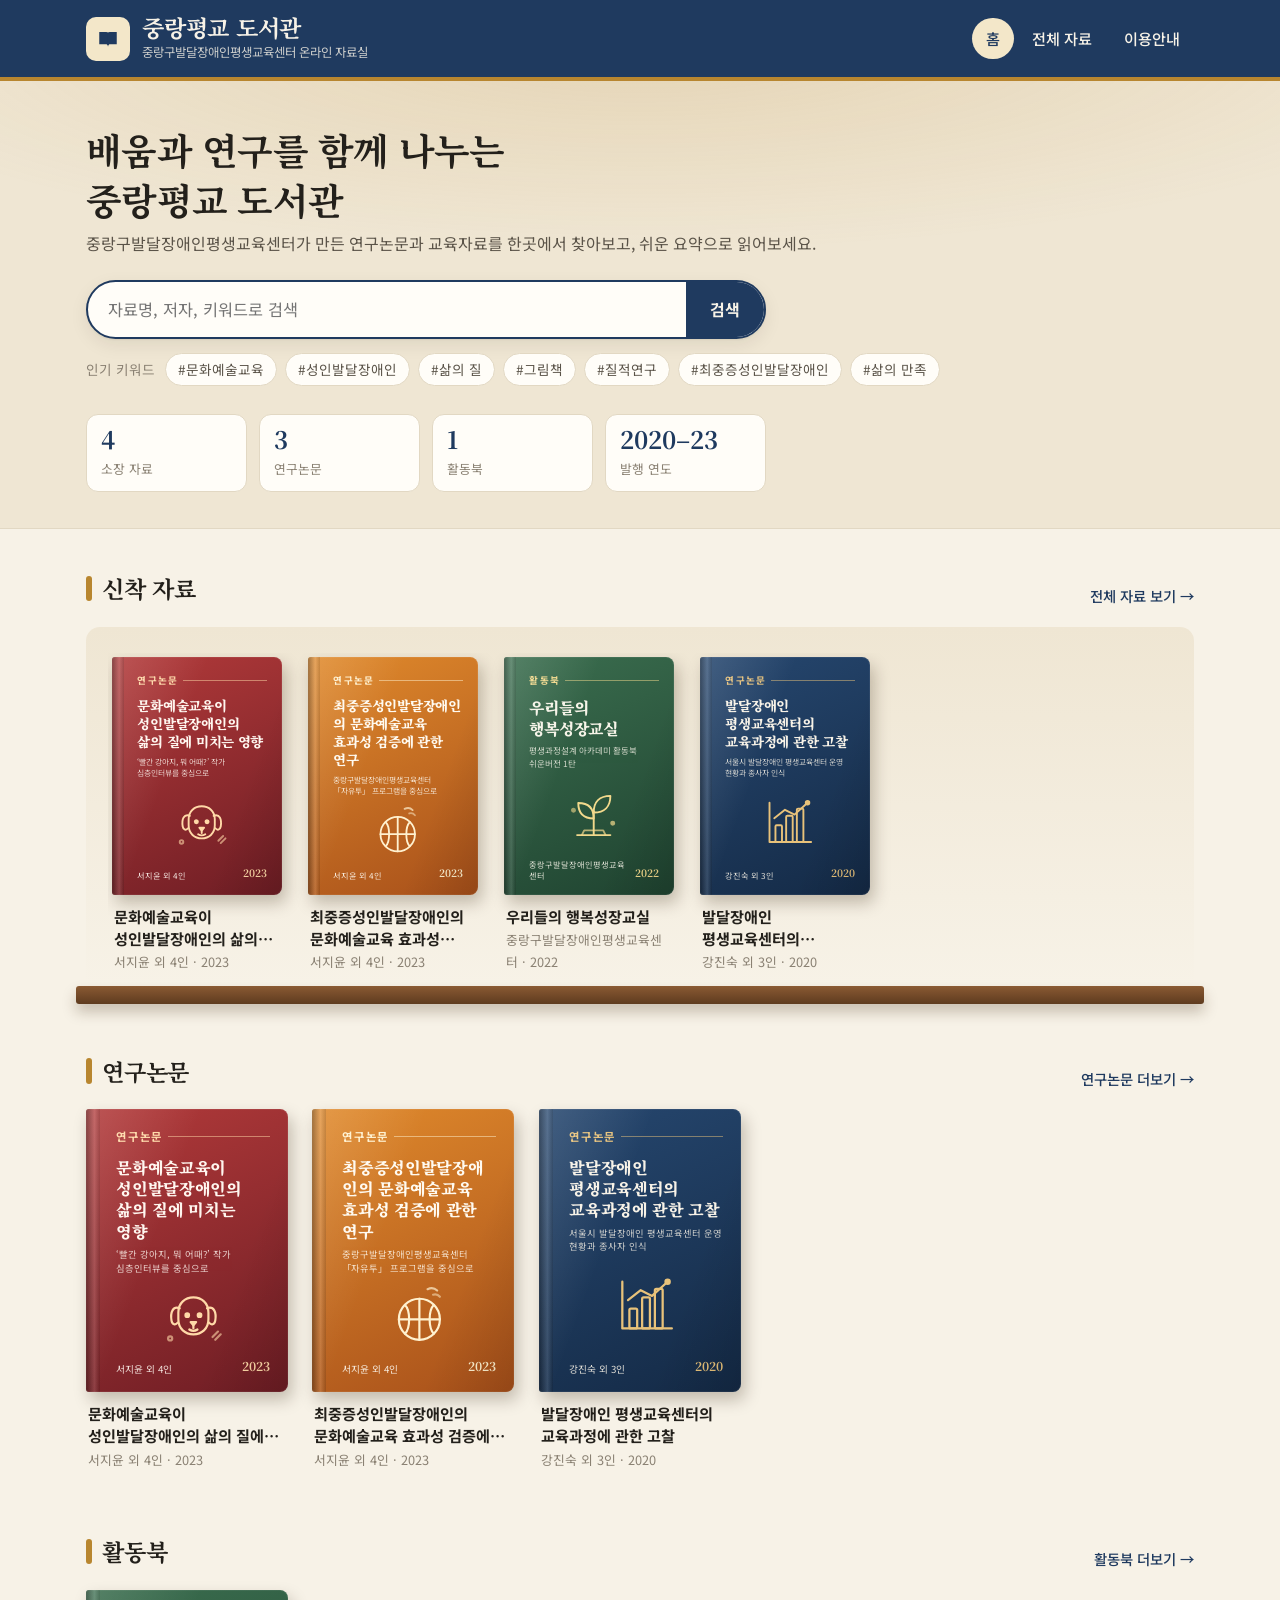
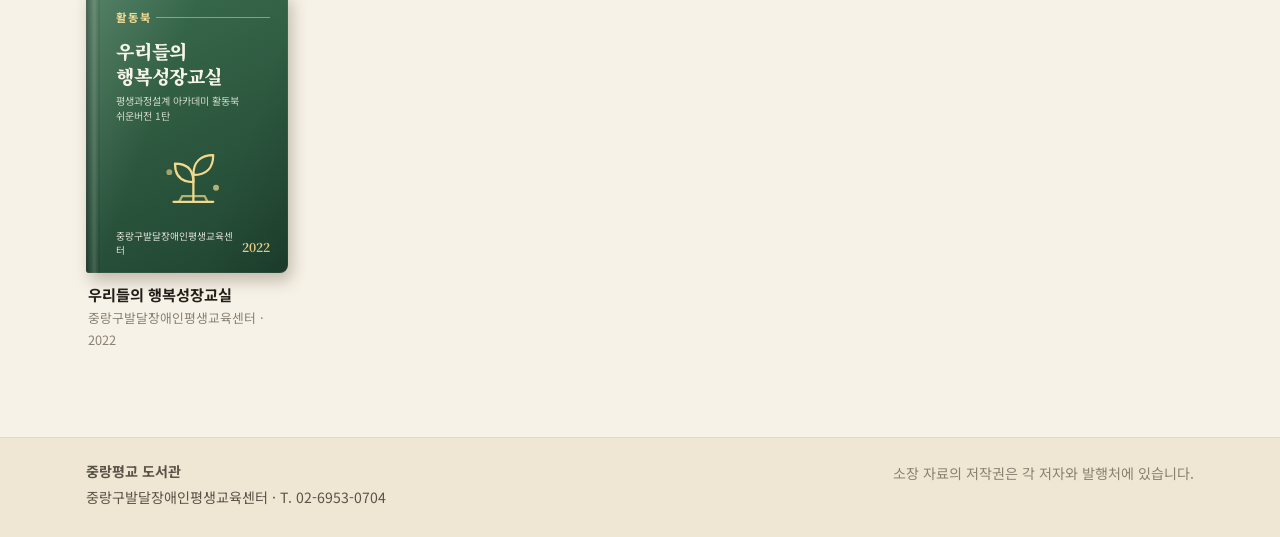
==== index.html @ 165fbcb2 "중랑평교 도서관 온라인 자료실 구축 - 소장 자료 4종(연구논문 3, 활동북 1) 표지 디자인과 요약본 상세 페이지 - 검색·키워드·유형별 서가, 원문 내려받기 - 새 자료 추가 " ====
<!doctype html>
<html lang="ko">
<head>
  <meta charset="utf-8">
  <meta name="viewport" content="width=device-width, initial-scale=1">
  <title>중랑평교 도서관</title>
  <meta name="description" content="중랑구발달장애인평생교육센터의 연구논문·활동북·교육자료를 모아 보는 온라인 도서관">
  <link rel="icon" href="data:image/svg+xml,%3Csvg xmlns='http://www.w3.org/2000/svg' viewBox='0 0 32 32'%3E%3Crect width='32' height='32' rx='7' fill='%231f3a5f'/%3E%3Cpath d='M8 9h7a2 2 0 0 1 2 2v12a2 2 0 0 0-2-2H8zM24 9h-7v14a2 2 0 0 1 2-2h5z' fill='%23f3e7c9'/%3E%3C/svg%3E">
  <link rel="preconnect" href="https://fonts.googleapis.com">
  <link rel="preconnect" href="https://fonts.gstatic.com" crossorigin>
  <link href="https://fonts.googleapis.com/css2?family=Noto+Sans+KR:wght@400;500;700;900&family=Noto+Serif+KR:wght@500;700;900&display=swap" rel="stylesheet">
  <link rel="stylesheet" href="assets/style.css">
</head>
<body>
  <a class="skip" href="#main">본문 바로가기</a>

  <header class="masthead">
    <div class="wrap masthead__inner">
      <a class="brand" href="#/" aria-label="중랑평교 도서관 홈">
        <span class="brand__mark" aria-hidden="true">
          <svg viewBox="0 0 32 32"><path d="M6 8h8a3 3 0 0 1 3 3v14a3 3 0 0 0-3-3H6z"/><path d="M26 8h-8a3 3 0 0 0-3 3v14a3 3 0 0 1 3-3h8z"/></svg>
        </span>
        <span class="brand__text">
          <strong>중랑평교 도서관</strong>
          <small>중랑구발달장애인평생교육센터 온라인 자료실</small>
        </span>
      </a>
      <nav class="topnav" aria-label="주 메뉴">
        <a href="#/" data-nav="home">홈</a>
        <a href="#/list" data-nav="list">전체 자료</a>
        <a href="#/about" data-nav="about">이용안내</a>
      </nav>
    </div>
  </header>

  <main id="main" tabindex="-1"></main>

  <footer class="footer">
    <div class="wrap footer__inner">
      <div>
        <strong>중랑평교 도서관</strong>
        <p>중랑구발달장애인평생교육센터 · T. 02-6953-0704</p>
      </div>
      <p class="footer__note">소장 자료의 저작권은 각 저자와 발행처에 있습니다.</p>
    </div>
  </footer>

  <script src="data/catalog.js"></script>
  <script src="assets/app.js"></script>
</body>
</html>
---- assets/style.css ----
/* ============ 중랑평교 도서관 ============ */
:root {
  --paper: #f7f2e7;
  --paper-2: #efe6d3;
  --card: #fffdf8;
  --ink: #23201b;
  --ink-2: #5a5348;
  --ink-3: #8a8173;
  --line: #e2d8c3;
  --navy: #1f3a5f;
  --navy-2: #2c5282;
  --gold: #b8862f;
  --gold-soft: #f3e7c9;
  --wood: #8a5a33;
  --wood-dark: #5e3b1f;
  --focus: #2c6fd6;
  --shadow: 0 1px 2px rgba(40, 30, 10, .06), 0 6px 18px rgba(40, 30, 10, .08);
  --radius: 14px;
  --serif: "Noto Serif KR", "Nanum Myeongjo", serif;
  --sans: "Noto Sans KR", "Apple SD Gothic Neo", "Malgun Gothic", system-ui, sans-serif;
  color-scheme: light;
}
@media (prefers-color-scheme: dark) {
  :root:not([data-theme="light"]) {
    --paper: #17150f; --paper-2: #211e17; --card: #221f18;
    --ink: #f1ebdd; --ink-2: #c9c0ae; --ink-3: #978e7e; --line: #3a352a;
    --navy: #9cc0ee; --navy-2: #b9d3f5; --gold: #e0b45e; --gold-soft: #3a3020;
    --wood: #6e4628; --wood-dark: #4a2d16; --focus: #7fb0ff;
    --shadow: 0 1px 2px rgba(0,0,0,.4), 0 8px 22px rgba(0,0,0,.35);
    color-scheme: dark;
  }
}
:root[data-theme="dark"] {
  --paper: #17150f; --paper-2: #211e17; --card: #221f18;
  --ink: #f1ebdd; --ink-2: #c9c0ae; --ink-3: #978e7e; --line: #3a352a;
  --navy: #9cc0ee; --navy-2: #b9d3f5; --gold: #e0b45e; --gold-soft: #3a3020;
  --wood: #6e4628; --wood-dark: #4a2d16; --focus: #7fb0ff;
  --shadow: 0 1px 2px rgba(0,0,0,.4), 0 8px 22px rgba(0,0,0,.35);
  color-scheme: dark;
}

* { box-sizing: border-box; }
html { -webkit-text-size-adjust: 100%; }
body {
  margin: 0; background: var(--paper); color: var(--ink);
  font-family: var(--sans); font-size: 16px; line-height: 1.7;
  word-break: keep-all; overflow-wrap: anywhere;
}
a { color: inherit; }
img, svg { display: block; }
:focus-visible { outline: 3px solid var(--focus); outline-offset: 2px; border-radius: 6px; }
.wrap { max-width: 1140px; margin: 0 auto; padding: 0 16px; }
.skip { position: absolute; left: -999px; top: 8px; background: var(--card); padding: 8px 12px; z-index: 10; }
.skip:focus { left: 8px; }
main, main:focus, main:focus-visible { outline: none; min-height: 60vh; }

/* ---------- masthead ---------- */
.masthead { background: #1f3a5f; color: #f7f2e7; border-bottom: 4px solid #b8862f; }
.masthead__inner { display: flex; align-items: center; justify-content: space-between; gap: 16px; padding-top: 14px; padding-bottom: 14px; flex-wrap: wrap; }
.brand { display: flex; align-items: center; gap: 12px; text-decoration: none; }
.brand__mark { width: 44px; height: 44px; border-radius: 10px; background: #f3e7c9; display: grid; place-items: center; flex: none; }
.brand__mark svg { width: 28px; height: 28px; fill: #1f3a5f; }
.brand__text strong { display: block; font-family: var(--serif); font-size: 1.45rem; letter-spacing: -.01em; line-height: 1.2; }
.brand__text small { display: block; font-size: .78rem; opacity: .8; }
.topnav { display: flex; gap: 4px; }
.topnav a { text-decoration: none; padding: 8px 14px; border-radius: 999px; font-weight: 500; font-size: .95rem; }
.topnav a:hover { background: rgba(255,255,255,.1); }
.topnav a[aria-current="page"] { background: #f3e7c9; color: #1f3a5f; }

/* ---------- hero ---------- */
.hero { background:
  radial-gradient(1200px 300px at 50% -40px, rgba(184,134,47,.18), transparent 70%), var(--paper-2);
  border-bottom: 1px solid var(--line); padding: 44px 0 36px; }
.hero h1 { font-family: var(--serif); font-size: clamp(1.6rem, 4vw, 2.3rem); margin: 0 0 6px; line-height: 1.35; letter-spacing: -.02em; }
.hero p.lead { margin: 0 0 22px; color: var(--ink-2); }
.search { display: flex; background: var(--card); border: 2px solid var(--navy); border-radius: 999px; overflow: hidden; max-width: 680px; box-shadow: var(--shadow); }
.search input { flex: 1; min-width: 0; border: 0; background: transparent; padding: 14px 20px; font: inherit; font-size: 1.02rem; color: var(--ink); }
.search input:focus { outline: none; }
.search button { border: 0; background: var(--navy); color: var(--paper); padding: 0 24px; font: inherit; font-weight: 700; cursor: pointer; }
:root[data-theme="dark"] .search button { color: #17150f; }
.chips { display: flex; flex-wrap: wrap; gap: 8px; margin-top: 14px; align-items: center; }
.chips__label { font-size: .85rem; color: var(--ink-3); margin-right: 2px; }
.chip { border: 1px solid var(--line); background: var(--card); color: var(--ink-2); border-radius: 999px; padding: 4px 12px; font: inherit; font-size: .85rem; cursor: pointer; text-decoration: none; }
.chip:hover { border-color: var(--gold); color: var(--ink); }
.stats-row { display: grid; grid-template-columns: repeat(4, minmax(0,1fr)); gap: 12px; margin-top: 28px; max-width: 680px; }
.stat { background: var(--card); border: 1px solid var(--line); border-radius: 12px; padding: 10px 14px; }
.stat b { display: block; font-family: var(--serif); font-size: 1.5rem; color: var(--navy); line-height: 1.2; }
.stat span { font-size: .8rem; color: var(--ink-3); }

/* ---------- sections ---------- */
.section { padding: 40px 0 8px; }
.section__head { display: flex; align-items: end; justify-content: space-between; gap: 12px; margin-bottom: 18px; flex-wrap: wrap; }
.section__head h2 { font-family: var(--serif); font-size: 1.45rem; margin: 0; letter-spacing: -.01em; }
.section__head h2::before { content: ""; display: inline-block; width: 6px; height: 1.1em; background: var(--gold); border-radius: 3px; margin-right: 10px; vertical-align: -3px; }
.more { font-size: .9rem; color: var(--navy); font-weight: 500; text-decoration: none; }
.more:hover { text-decoration: underline; }

/* ---------- bookshelf ---------- */
.shelf { position: relative; padding: 26px 22px 0; background: linear-gradient(var(--paper-2), var(--paper)); border-radius: var(--radius) var(--radius) 0 0; }
.shelf__row { display: flex; gap: 26px; overflow-x: auto; padding: 4px 4px 0; scroll-snap-type: x mandatory; align-items: flex-end; }
.shelf__row::-webkit-scrollbar { height: 8px; }
.shelf__row::-webkit-scrollbar-thumb { background: var(--line); border-radius: 4px; }
.shelf__board { height: 18px; background: linear-gradient(var(--wood), var(--wood-dark)); border-radius: 3px; box-shadow: 0 8px 14px rgba(60,35,10,.25); margin: 0 -10px; position: relative; z-index: 1; }
.shelf .book { flex: 0 0 170px; scroll-snap-align: start; margin-bottom: -1px; }

/* ---------- book (cover link) ---------- */
.book { display: block; text-decoration: none; color: inherit; }
.book__cover { transition: transform .25s ease, box-shadow .25s ease; }
.book:hover .book__cover, .book:focus-visible .book__cover { transform: translateY(-8px) rotate(-1deg); box-shadow: 10px 18px 26px rgba(40,25,5,.32); }
.book__meta { padding: 10px 2px 14px; }
.book__meta h3 { font-size: .95rem; line-height: 1.45; margin: 0 0 2px; display: -webkit-box; -webkit-line-clamp: 2; -webkit-box-orient: vertical; overflow: hidden; }
.book__meta p { margin: 0; font-size: .8rem; color: var(--ink-3); }

/* ---------- COVER ---------- */
.cover {
  --c1: #1f3a5f; --c2: #142843; --fg: #f7f2e7; --ac: #e0b45e;
  position: relative; aspect-ratio: 3 / 4.2; width: 100%;
  background: linear-gradient(155deg, var(--c1), var(--c2));
  color: var(--fg); border-radius: 3px 8px 8px 3px; overflow: hidden;
  box-shadow: 4px 8px 16px rgba(40,25,5,.25), inset 0 0 0 1px rgba(255,255,255,.06);
  container-type: inline-size;
  font-family: var(--sans);
}
.cover::before { /* spine */
  content: ""; position: absolute; inset: 0 auto 0 0; width: 7%;
  background: linear-gradient(90deg, rgba(0,0,0,.35), rgba(255,255,255,.12) 60%, rgba(0,0,0,.15));
}
.cover::after { /* paper sheen */
  content: ""; position: absolute; inset: 0;
  background: linear-gradient(110deg, rgba(255,255,255,.14), transparent 38%, transparent 70%, rgba(0,0,0,.12));
  pointer-events: none;
}
.cover__inner { position: absolute; inset: 0 0 0 7%; padding: 9cqi 9cqi 8cqi 8cqi; display: flex; flex-direction: column; }
.cover__type { font-size: 5.6cqi; letter-spacing: .14em; font-weight: 700; color: var(--ac); display: flex; align-items: center; gap: 2.5cqi; }
.cover__type::after { content: ""; flex: 1; height: 1px; background: currentColor; opacity: .5; }
.cover__title { font-family: var(--serif); font-weight: 900; font-size: 9.4cqi; line-height: 1.32; margin: 5cqi 0 0; letter-spacing: -.02em; }
.cover__sub { font-size: 5cqi; line-height: 1.45; opacity: .82; margin-top: 3cqi; }
.cover__motif { flex: 1; display: grid; place-items: center; min-height: 0; padding: 3cqi 0; }
.cover__motif svg { width: 46%; min-width: 34cqi; height: auto; max-height: 100%; color: var(--ac); }
.cover__foot { display: flex; justify-content: space-between; align-items: end; gap: 3cqi; font-size: 4.8cqi; }
.cover__authors { opacity: .9; line-height: 1.4; }
.cover__year { font-family: var(--serif); font-weight: 700; color: var(--ac); font-size: 6cqi; white-space: nowrap; flex: none; }
.cover--long .cover__title { font-size: 8cqi; }
.cover--long .cover__sub { font-size: 4.6cqi; }
.cover__label { /* library call-number sticker */
  position: absolute; left: 1.2%; bottom: 7cqi; width: 5%; z-index: 2; display: none;
}
.cover--lg { border-radius: 4px 12px 12px 4px; }

/* themes */
.t-navy    { --c1: #26476f; --c2: #142a46; --ac: #e8c27a; --fg: #f7f2e7; }
.t-forest  { --c1: #3b6e4f; --c2: #1f4330; --ac: #f2d98c; --fg: #f6f4e8; }
.t-crimson { --c1: #b23a3a; --c2: #6e1d24; --ac: #ffd9a8; --fg: #fff6ef; }
.t-amber   { --c1: #e08a2c; --c2: #a8501a; --ac: #fff1cf; --fg: #fffaf0; }
.t-plum    { --c1: #6c4a8a; --c2: #3e2753; --ac: #f0cfe8; --fg: #fbf5ff; }
.t-teal    { --c1: #2a8486; --c2: #155052; --ac: #d8f2e6; --fg: #f2fbf8; }
.t-slate   { --c1: #4d5866; --c2: #2b323b; --ac: #f0d8a8; --fg: #f4f3ef; }

/* ---------- list / catalog ---------- */
.toolbar { display: flex; gap: 10px; flex-wrap: wrap; align-items: center; margin-bottom: 20px; }
.tabs { display: flex; gap: 6px; flex-wrap: wrap; }
.tab { border: 1px solid var(--line); background: var(--card); color: var(--ink-2); border-radius: 999px; padding: 7px 16px; font: inherit; font-size: .9rem; cursor: pointer; }
.tab[aria-pressed="true"] { background: var(--navy); border-color: var(--navy); color: var(--paper); font-weight: 700; }
.toolbar .spacer { flex: 1; }
.toolbar select, .toolbar input[type="search"] { font: inherit; font-size: .9rem; padding: 7px 12px; border: 1px solid var(--line); border-radius: 10px; background: var(--card); color: var(--ink); }
.toolbar input[type="search"] { min-width: 200px; }
.grid { display: grid; grid-template-columns: repeat(auto-fill, minmax(170px, 1fr)); gap: 28px 24px; }
.result-count { font-size: .9rem; color: var(--ink-3); margin: -8px 0 18px; }
.empty { padding: 48px 16px; text-align: center; color: var(--ink-3); background: var(--card); border: 1px dashed var(--line); border-radius: var(--radius); }

/* ---------- detail ---------- */
.crumbs { font-size: .85rem; color: var(--ink-3); padding: 20px 0 0; }
.crumbs a { color: var(--ink-2); text-decoration: none; }
.crumbs a:hover { text-decoration: underline; }
.detail { display: grid; grid-template-columns: 300px minmax(0, 1fr); gap: 44px; padding: 22px 0 10px; align-items: start; }
.detail__aside { position: sticky; top: 20px; }
.detail__aside .cover { box-shadow: 10px 16px 30px rgba(40,25,5,.3); }
.callno { margin-top: 14px; display: flex; align-items: center; justify-content: center; gap: 8px; font-size: .85rem; color: var(--ink-2); }
.callno b { font-family: ui-monospace, Menlo, monospace; background: var(--card); border: 1px solid var(--line); padding: 2px 10px; border-radius: 6px; color: var(--ink); }
.btns { display: grid; gap: 8px; margin-top: 16px; }
.btn { display: flex; align-items: center; justify-content: center; gap: 8px; padding: 12px 16px; border-radius: 10px; font-weight: 700; text-decoration: none; border: 1px solid var(--navy); font-size: .95rem; }
.btn--primary { background: var(--navy); color: var(--paper); }
.btn--ghost { background: transparent; color: var(--navy); }
.btn svg { width: 18px; height: 18px; }

.detail__type { display: inline-block; font-size: .8rem; font-weight: 700; letter-spacing: .06em; color: var(--gold); border: 1px solid var(--gold); border-radius: 999px; padding: 1px 10px; }
.detail h1 { font-family: var(--serif); font-size: clamp(1.45rem, 3.2vw, 2rem); line-height: 1.4; margin: 10px 0 4px; letter-spacing: -.02em; }
.detail .subtitle { color: var(--ink-2); font-size: 1.05rem; margin: 0 0 18px; }

.biblio { width: 100%; border-collapse: collapse; background: var(--card); border: 1px solid var(--line); border-radius: 12px; overflow: hidden; font-size: .92rem; }
.biblio th, .biblio td { text-align: left; padding: 9px 14px; border-bottom: 1px solid var(--line); vertical-align: top; }
.biblio tr:last-child th, .biblio tr:last-child td { border-bottom: 0; }
.biblio th { width: 100px; color: var(--ink-3); font-weight: 500; background: var(--paper-2); white-space: nowrap; }
.kw { display: flex; flex-wrap: wrap; gap: 6px; }
.kw a { font-size: .82rem; background: var(--gold-soft); color: var(--ink); text-decoration: none; border-radius: 6px; padding: 1px 8px; }
.kw a:hover { text-decoration: underline; }

.panel { background: var(--card); border: 1px solid var(--line); border-radius: var(--radius); padding: 22px 24px; margin-top: 20px; box-shadow: var(--shadow); }
.panel h2 { font-family: var(--serif); font-size: 1.15rem; margin: 0 0 12px; display: flex; align-items: center; gap: 8px; }
.panel h2 .ico { width: 28px; height: 28px; border-radius: 8px; display: grid; place-items: center; background: var(--gold-soft); color: var(--gold); font-size: .95rem; flex: none; }
.panel p { margin: 0; }
.oneline { font-size: 1.08rem; line-height: 1.8; border-left: 4px solid var(--gold); padding-left: 16px; }

.easy { background: linear-gradient(var(--gold-soft), var(--card)); }
.easy ol { margin: 0; padding: 0; list-style: none; counter-reset: e; display: grid; gap: 10px; }
.easy li { counter-increment: e; display: flex; gap: 12px; align-items: flex-start; font-size: 1.12rem; line-height: 1.6; }
.easy li::before { content: counter(e); flex: none; width: 30px; height: 30px; border-radius: 50%; background: var(--navy); color: var(--paper); font-weight: 700; display: grid; place-items: center; font-size: .95rem; margin-top: 1px; }

.kpis { display: grid; grid-template-columns: repeat(auto-fit, minmax(130px, 1fr)); gap: 10px; }
.kpi { border: 1px solid var(--line); border-radius: 12px; padding: 12px 14px; background: var(--paper); }
.kpi b { display: block; font-family: var(--serif); font-size: 1.35rem; color: var(--navy); line-height: 1.3; }
.kpi span { font-size: .82rem; color: var(--ink-3); }

.sum-sec + .sum-sec { margin-top: 22px; padding-top: 20px; border-top: 1px dashed var(--line); }
.sum-sec h3 { font-size: 1.02rem; margin: 0 0 8px; color: var(--navy); }
.sum-sec ul { margin: 0; padding-left: 1.1em; display: grid; gap: 6px; }
.sum-sec li::marker { color: var(--gold); }

.related { margin-top: 36px; }

/* ---------- about ---------- */
.prose { max-width: 760px; }
.prose h1 { font-family: var(--serif); }
.steps { display: grid; grid-template-columns: repeat(auto-fit, minmax(200px, 1fr)); gap: 14px; margin: 18px 0; padding: 0; list-style: none; counter-reset: s; }
.steps li { background: var(--card); border: 1px solid var(--line); border-radius: 12px; padding: 16px; counter-increment: s; }
.steps li::before { content: "STEP " counter(s); display: block; font-size: .75rem; font-weight: 700; letter-spacing: .1em; color: var(--gold); margin-bottom: 4px; }

/* ---------- footer ---------- */
.footer { margin-top: 64px; border-top: 1px solid var(--line); background: var(--paper-2); }
.footer__inner { display: flex; justify-content: space-between; gap: 16px; flex-wrap: wrap; padding-top: 22px; padding-bottom: 28px; font-size: .88rem; color: var(--ink-2); }
.footer p { margin: 2px 0 0; }
.footer__note { color: var(--ink-3); }

/* ---------- responsive ---------- */
@media (max-width: 820px) {
  .detail { grid-template-columns: 1fr; gap: 24px; }
  .detail__aside { position: static; max-width: 260px; margin: 0 auto; width: 100%; }
}
@media (max-width: 560px) {
  .brand__text small { display: none; }
  .topnav a { padding: 6px 10px; font-size: .88rem; }
  .stats-row { grid-template-columns: repeat(2, minmax(0,1fr)); }
  .grid { grid-template-columns: repeat(2, minmax(0, 1fr)); gap: 22px 16px; }
  .shelf { padding: 20px 12px 0; }
  .shelf .book { flex-basis: 140px; }
  .panel { padding: 18px 16px; }
  .toolbar input[type="search"] { min-width: 0; flex: 1 1 100%; }
  .biblio th { width: 78px; padding: 8px 10px; }
  .biblio td { padding: 8px 10px; }
}
@media (prefers-reduced-motion: reduce) {
  .book__cover { transition: none; }
}
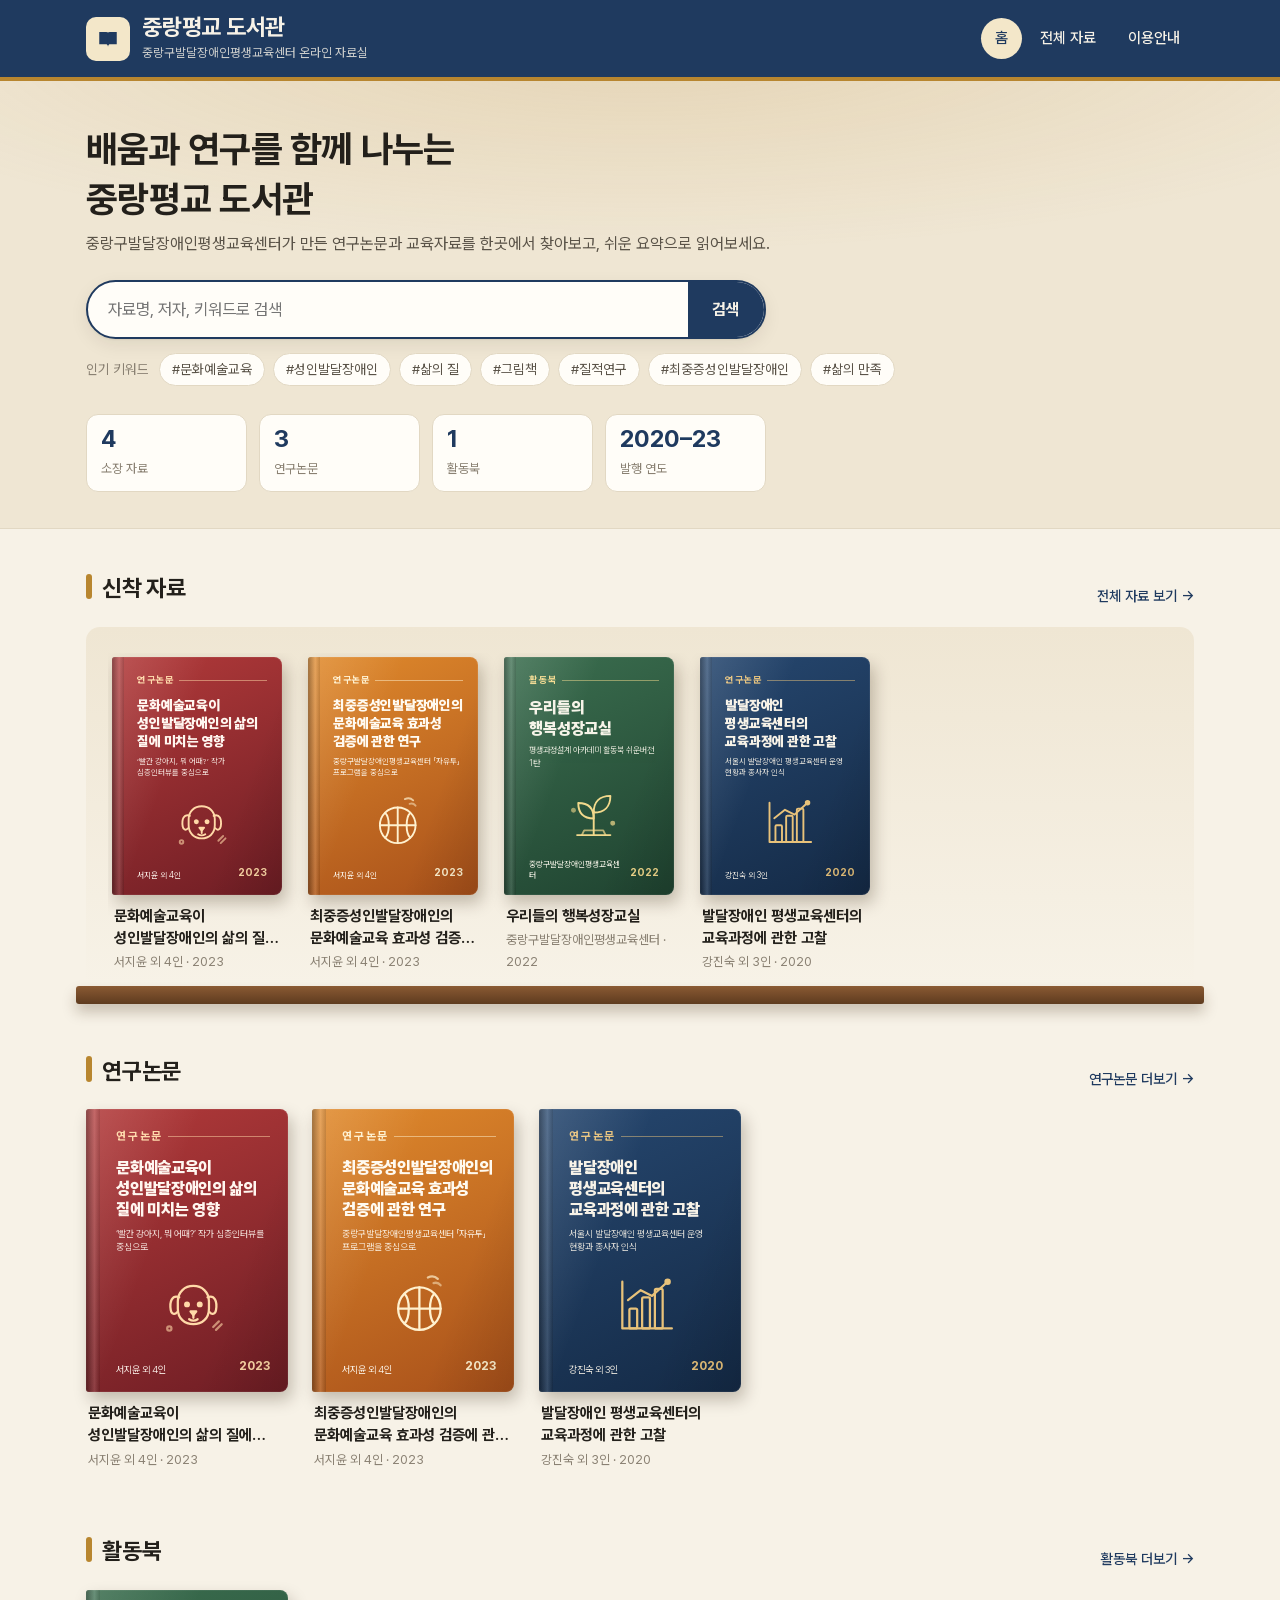
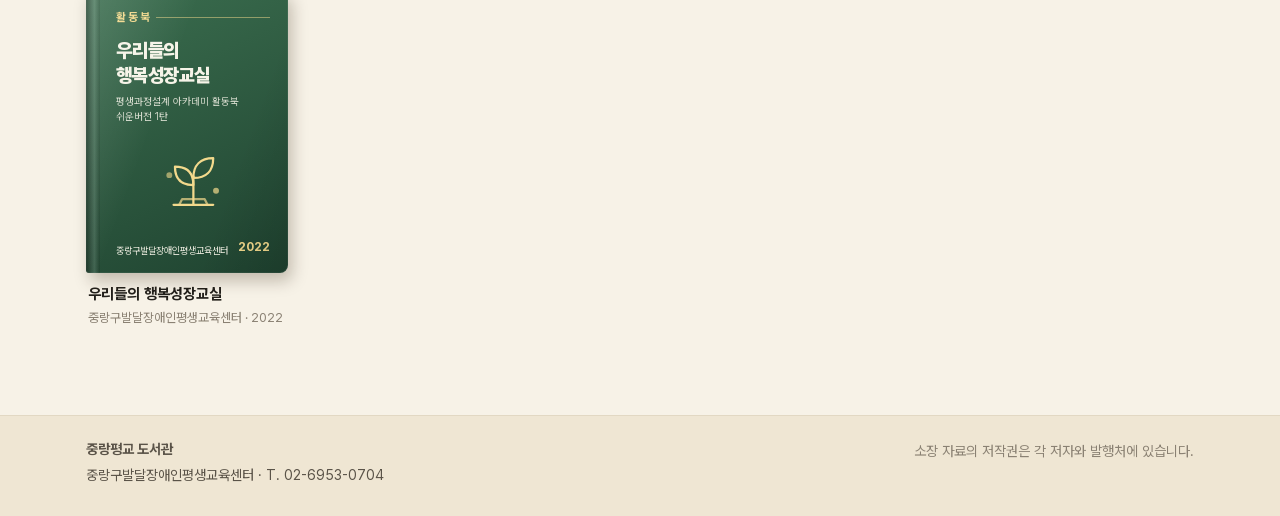
==== commit 78e20dd3: "글씨체를 Pretendard로 변경 (사이트 내 폰트 파일 포함) Co-Authored-By: Claude Opus 5.5 <noreply@anthropic.com> Claude-" ====
--- a/index.html
+++ b/index.html
@@ -6,9 +6,7 @@
   <title>중랑평교 도서관</title>
   <meta name="description" content="중랑구발달장애인평생교육센터의 연구논문·활동북·교육자료를 모아 보는 온라인 도서관">
   <link rel="icon" href="data:image/svg+xml,%3Csvg xmlns='http://www.w3.org/2000/svg' viewBox='0 0 32 32'%3E%3Crect width='32' height='32' rx='7' fill='%231f3a5f'/%3E%3Cpath d='M8 9h7a2 2 0 0 1 2 2v12a2 2 0 0 0-2-2H8zM24 9h-7v14a2 2 0 0 1 2-2h5z' fill='%23f3e7c9'/%3E%3C/svg%3E">
-  <link rel="preconnect" href="https://fonts.googleapis.com">
-  <link rel="preconnect" href="https://fonts.gstatic.com" crossorigin>
-  <link href="https://fonts.googleapis.com/css2?family=Noto+Sans+KR:wght@400;500;700;900&family=Noto+Serif+KR:wght@500;700;900&display=swap" rel="stylesheet">
+  <link rel="preload" href="assets/fonts/PretendardVariable.woff2" as="font" type="font/woff2" crossorigin>
   <link rel="stylesheet" href="assets/style.css">
 </head>
 <body>
--- a/assets/style.css
+++ b/assets/style.css
@@ -1,4 +1,11 @@
 /* ============ 중랑평교 도서관 ============ */
+@font-face {
+  font-family: "Pretendard Variable";
+  font-weight: 45 920;
+  font-style: normal;
+  font-display: swap;
+  src: url("fonts/PretendardVariable.woff2") format("woff2-variations");
+}
 :root {
   --paper: #f7f2e7;
   --paper-2: #efe6d3;
@@ -16,8 +23,8 @@
   --focus: #2c6fd6;
   --shadow: 0 1px 2px rgba(40, 30, 10, .06), 0 6px 18px rgba(40, 30, 10, .08);
   --radius: 14px;
-  --serif: "Noto Serif KR", "Nanum Myeongjo", serif;
-  --sans: "Noto Sans KR", "Apple SD Gothic Neo", "Malgun Gothic", system-ui, sans-serif;
+  --serif: "Pretendard Variable", Pretendard, -apple-system, BlinkMacSystemFont, "Apple SD Gothic Neo", "Malgun Gothic", sans-serif;
+  --sans: "Pretendard Variable", Pretendard, -apple-system, BlinkMacSystemFont, "Apple SD Gothic Neo", "Malgun Gothic", sans-serif;
   color-scheme: light;
 }
 @media (prefers-color-scheme: dark) {
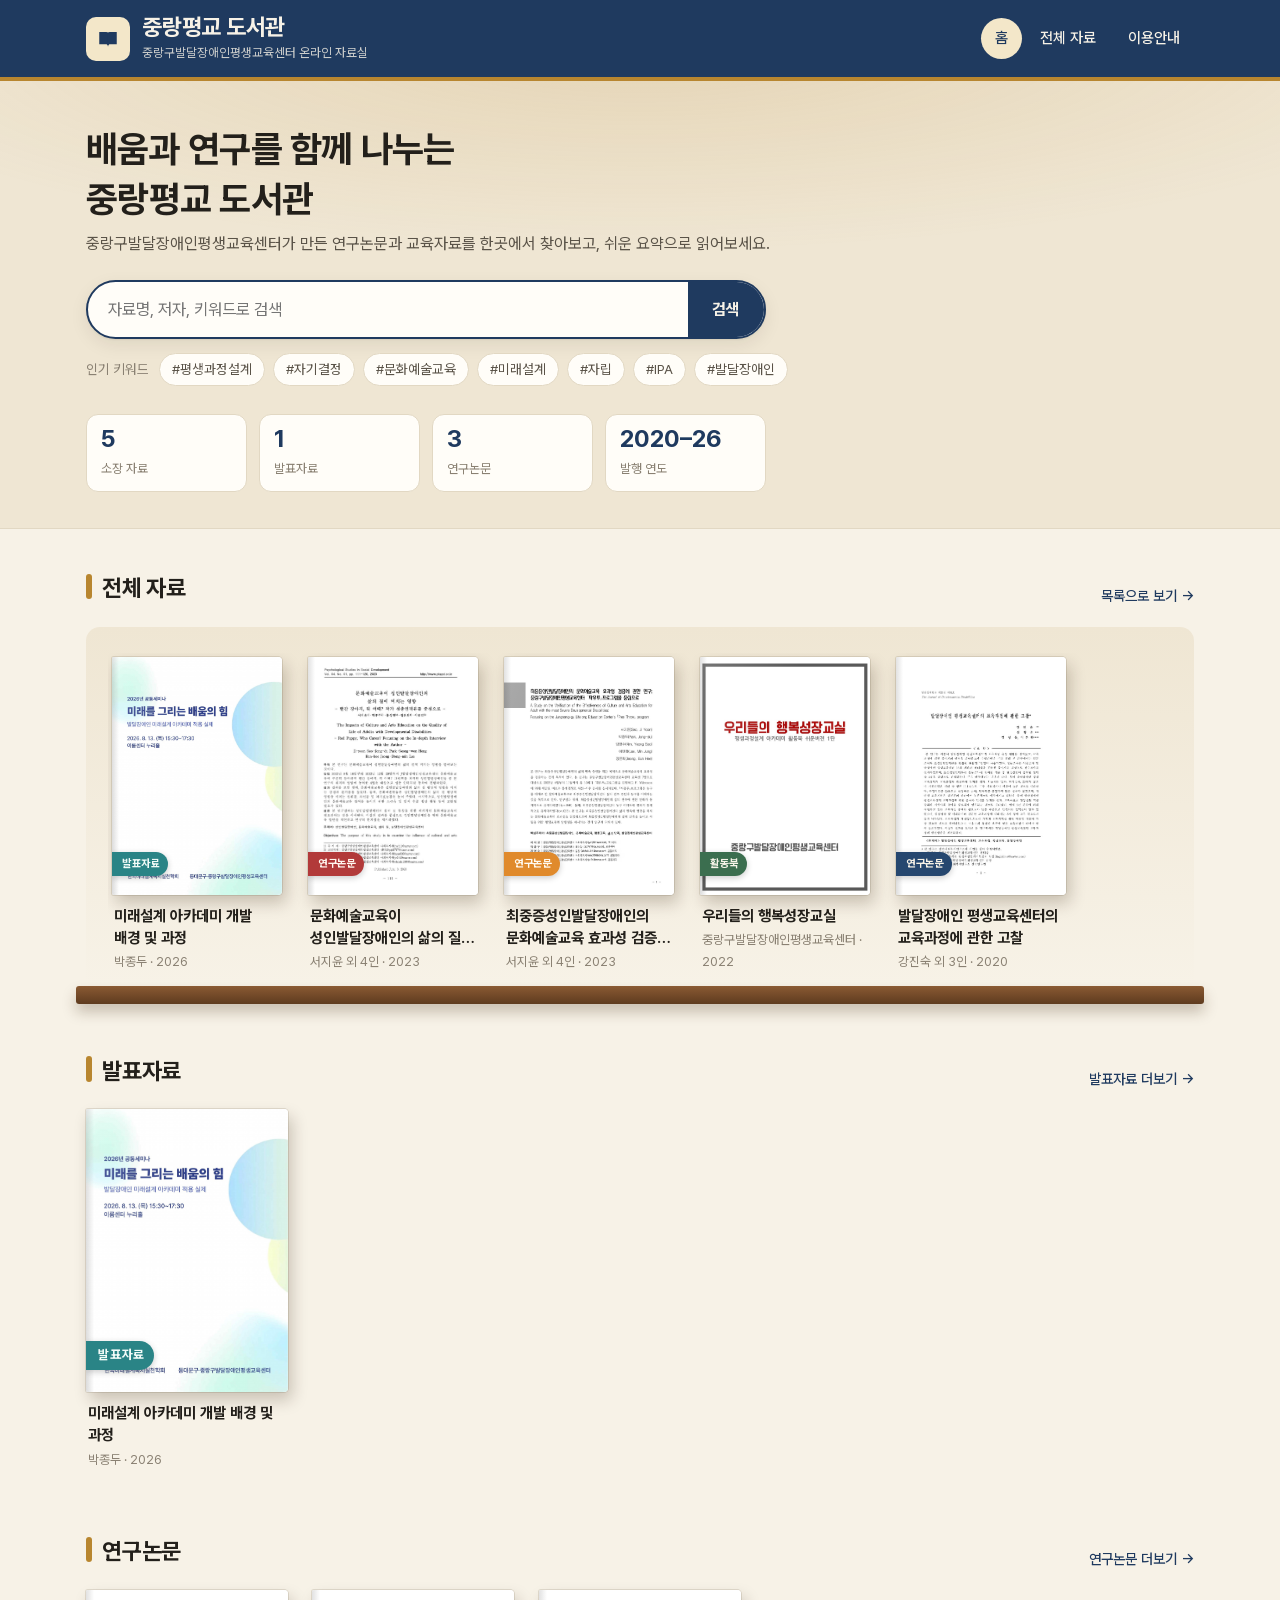
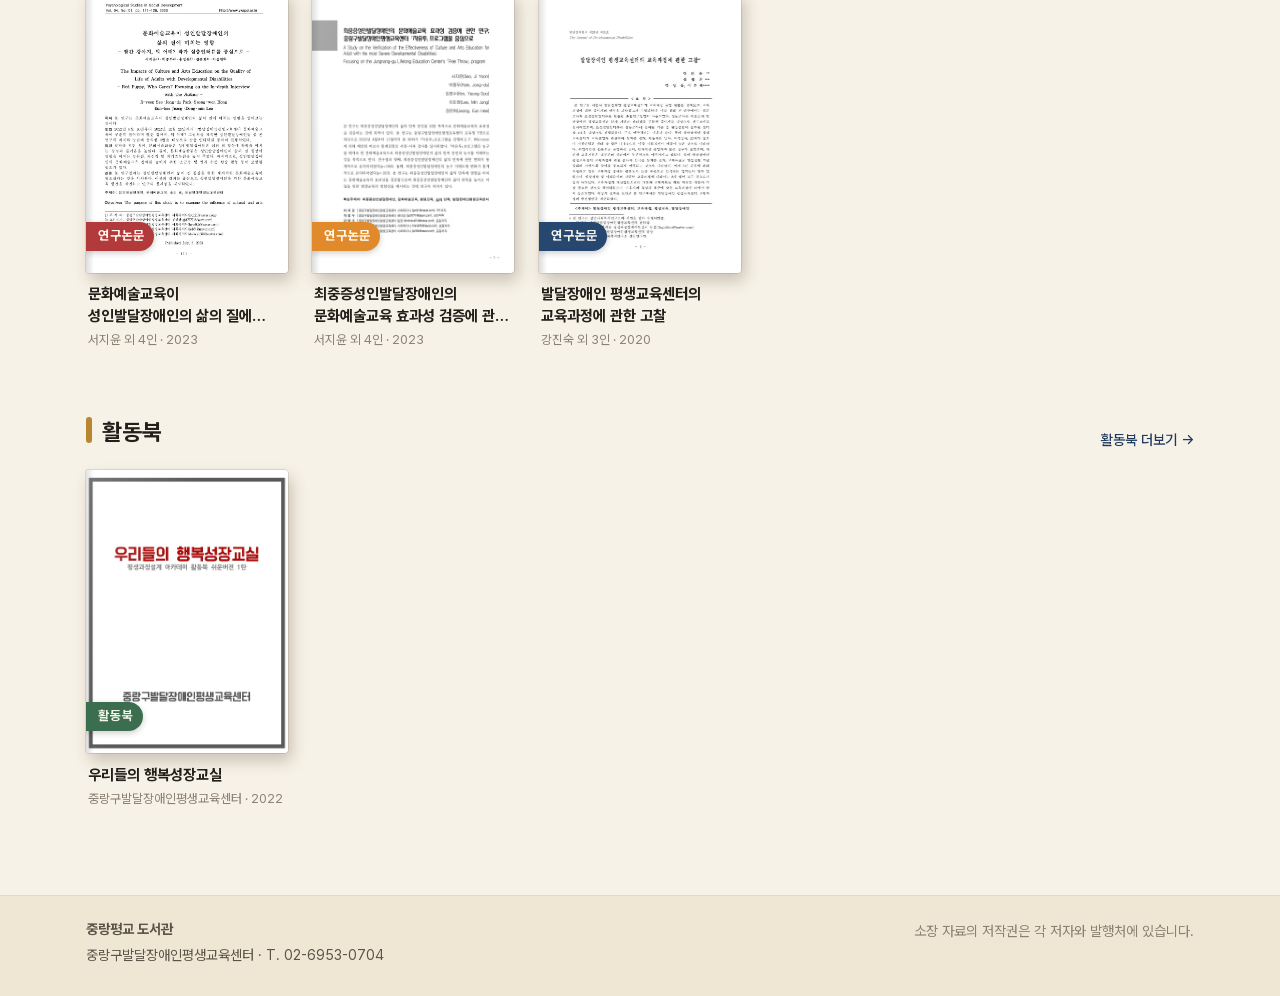
==== commit 23c29eae: "공유 미리보기(텍스트 이미지·제목·설명) 추가 Co-Authored-By: Claude Opus 5.5 <noreply@anthropic.com> Claude-Session: ht" ====
--- a/index.html
+++ b/index.html
@@ -4,7 +4,23 @@
   <meta charset="utf-8">
   <meta name="viewport" content="width=device-width, initial-scale=1">
   <title>중랑평교 도서관</title>
-  <meta name="description" content="중랑구발달장애인평생교육센터의 연구논문·활동북·교육자료를 모아 보는 온라인 도서관">
+  <meta name="description" content="중랑구발달장애인평생교육센터가 만든 연구논문·활동북·발표자료를 쉬운 요약과 함께 읽는 온라인 도서관입니다.">
+  <!-- 공유 미리보기 (카카오톡·페이스북·X 등). 이미지는 tools/build-og-image.js 로 다시 만듭니다. -->
+  <!-- 사이트 주소가 정해지면 og:image 를 전체 주소(https://…/assets/og-image.png)로 바꾸고 og:url 을 추가하세요. -->
+  <meta property="og:type" content="website">
+  <meta property="og:site_name" content="중랑평교 도서관">
+  <meta property="og:locale" content="ko_KR">
+  <meta property="og:title" content="중랑평교 도서관">
+  <meta property="og:description" content="중랑구발달장애인평생교육센터가 만든 연구와 교육자료를 쉬운 요약으로 한눈에 읽어 보세요.">
+  <meta property="og:image" content="assets/og-image.png">
+  <meta property="og:image:width" content="1200">
+  <meta property="og:image:height" content="630">
+  <meta property="og:image:alt" content="중랑평교 도서관 — 센터가 만든 연구와 교육자료를 쉬운 요약으로 한눈에 읽어 보세요.">
+  <meta name="twitter:card" content="summary_large_image">
+  <meta name="twitter:title" content="중랑평교 도서관">
+  <meta name="twitter:description" content="중랑구발달장애인평생교육센터가 만든 연구와 교육자료를 쉬운 요약으로 한눈에 읽어 보세요.">
+  <meta name="twitter:image" content="assets/og-image.png">
+  <meta name="theme-color" content="#1f3a5f">
   <link rel="icon" href="data:image/svg+xml,%3Csvg xmlns='http://www.w3.org/2000/svg' viewBox='0 0 32 32'%3E%3Crect width='32' height='32' rx='7' fill='%231f3a5f'/%3E%3Cpath d='M8 9h7a2 2 0 0 1 2 2v12a2 2 0 0 0-2-2H8zM24 9h-7v14a2 2 0 0 1 2-2h5z' fill='%23f3e7c9'/%3E%3C/svg%3E">
   <link rel="preload" href="assets/fonts/PretendardVariable.woff2" as="font" type="font/woff2" crossorigin>
   <link rel="stylesheet" href="assets/style.css">
@@ -44,6 +60,8 @@
   </footer>
 
   <script src="data/catalog.js"></script>
+  <script src="data/reports.js"></script>
+  <script src="assets/cover.js"></script>
   <script src="assets/app.js"></script>
 </body>
 </html>
--- a/assets/style.css
+++ b/assets/style.css
@@ -154,6 +154,17 @@
 }
 .cover--lg { border-radius: 4px 12px 12px 4px; }
 
+/* 원문 첫 페이지 표지 */
+.cover--page { background: #fff; border-radius: 2px 4px 4px 2px; box-shadow: 0 0 0 1px rgba(60,40,10,.12), 4px 8px 16px rgba(40,25,5,.22); }
+.cover--page::before { width: 4%; background: linear-gradient(90deg, rgba(0,0,0,.14), rgba(0,0,0,0)); z-index: 1; }
+.cover--page::after { background: linear-gradient(110deg, rgba(255,255,255,.18), transparent 40%); z-index: 1; }
+.cover--page img { position: absolute; inset: 0; width: 100%; height: 100%; object-fit: cover; object-position: top center; }
+.cover__tag {
+  position: absolute; left: 0; bottom: 8%; z-index: 2;
+  background: var(--c1); color: var(--fg); font-size: 6.4cqi; font-weight: 700; letter-spacing: .06em;
+  padding: 1.6cqi 4.5cqi 1.6cqi 6cqi; border-radius: 0 999px 999px 0; box-shadow: 0 2px 6px rgba(0,0,0,.2);
+}
+
 /* themes */
 .t-navy    { --c1: #26476f; --c2: #142a46; --ac: #e8c27a; --fg: #f7f2e7; }
 .t-forest  { --c1: #3b6e4f; --c2: #1f4330; --ac: #f2d98c; --fg: #f6f4e8; }
@@ -224,6 +235,41 @@
 .sum-sec li::marker { color: var(--gold); }
 
 .related { margin-top: 36px; }
+/* 상세 요약 본문 */
+.detail__body { min-width: 0; }
+.side-toc { margin-top: 18px; background: var(--card); border: 1px solid var(--line); border-radius: 12px; padding: 14px 16px; font-size: .88rem; }
+.side-toc b { display: block; font-size: .8rem; letter-spacing: .08em; color: var(--gold); margin-bottom: 6px; }
+.side-toc ol { margin: 0; padding-left: 1.3em; display: grid; gap: 4px; }
+.side-toc li::marker { color: var(--ink-3); }
+.side-toc a { text-decoration: none; color: var(--ink-2); }
+.side-toc a:hover { color: var(--navy); text-decoration: underline; }
+#sum-overview, .report { scroll-margin-top: 16px; }
+.report__h { font-size: 1.2rem !important; padding-bottom: 10px; border-bottom: 2px solid var(--navy); margin-bottom: 16px !important; }
+.report__no { color: var(--gold); font-weight: 800; margin-right: 4px; }
+.report h3 { font-size: 1.02rem; margin: 22px 0 8px; color: var(--ink); display: flex; align-items: center; gap: 8px; }
+.report h3::before { content: ""; width: 4px; height: 1em; background: var(--gold); border-radius: 2px; flex: none; }
+.report > h3:first-of-type { margin-top: 4px; }
+.report p { margin: 0 0 12px; }
+.report ul, .report ol { margin: 0 0 12px; padding-left: 1.3em; display: grid; gap: 6px; }
+.report ul li::marker { color: var(--gold); }
+.report ol li::marker { color: var(--navy); font-weight: 700; }
+.rtable { overflow-x: auto; margin: 4px 0 14px; border: 1px solid var(--line); border-radius: 10px; }
+.rtable table { width: 100%; border-collapse: collapse; font-size: .9rem; line-height: 1.6; min-width: 480px; }
+.rtable caption { caption-side: top; text-align: left; font-weight: 700; font-size: .9rem; color: var(--ink-2); padding: 10px 12px 6px; background: var(--card); }
+.rtable th { background: var(--navy); color: var(--paper); text-align: left; font-weight: 600; padding: 8px 12px; white-space: nowrap; }
+.rtable td { padding: 8px 12px; border-top: 1px solid var(--line); vertical-align: top; }
+.rtable td:first-child { font-weight: 600; white-space: nowrap; }
+.rtable tbody tr:nth-child(even) td { background: var(--paper); }
+.rnote { font-size: .84rem; color: var(--ink-3); margin-top: -6px !important; }
+.report blockquote { margin: 0 0 10px; padding: 10px 16px 10px 36px; background: var(--paper); border-radius: 10px; position: relative; color: var(--ink-2); }
+.report blockquote::before { content: "“"; position: absolute; left: 12px; top: 2px; font-size: 1.8rem; font-weight: 800; color: var(--gold); line-height: 1.2; }
+.report blockquote cite { display: block; text-align: right; font-style: normal; font-size: .82rem; color: var(--ink-3); margin-top: 2px; }
+.rbox { border: 1.5px solid var(--gold); background: var(--gold-soft); border-radius: 12px; padding: 12px 16px; margin: 6px 0 12px; }
+.rbox b { display: block; color: var(--gold); font-size: .82rem; letter-spacing: .05em; margin-bottom: 2px; }
+.source { border: 2px solid var(--navy); }
+.no-download { margin: 0; padding: 10px 12px; text-align: center; font-size: .88rem; color: var(--ink-3); background: var(--card); border: 1px dashed var(--line); border-radius: 10px; }
+.source p { color: var(--ink-2); margin-bottom: 14px !important; }
+.source__btn .btn { display: inline-flex; padding: 12px 22px; }
 
 /* ---------- about ---------- */
 .prose { max-width: 760px; }
@@ -240,6 +286,7 @@
 
 /* ---------- responsive ---------- */
 @media (max-width: 820px) {
+  .side-toc { display: none; }
   .detail { grid-template-columns: 1fr; gap: 24px; }
   .detail__aside { position: static; max-width: 260px; margin: 0 auto; width: 100%; }
 }
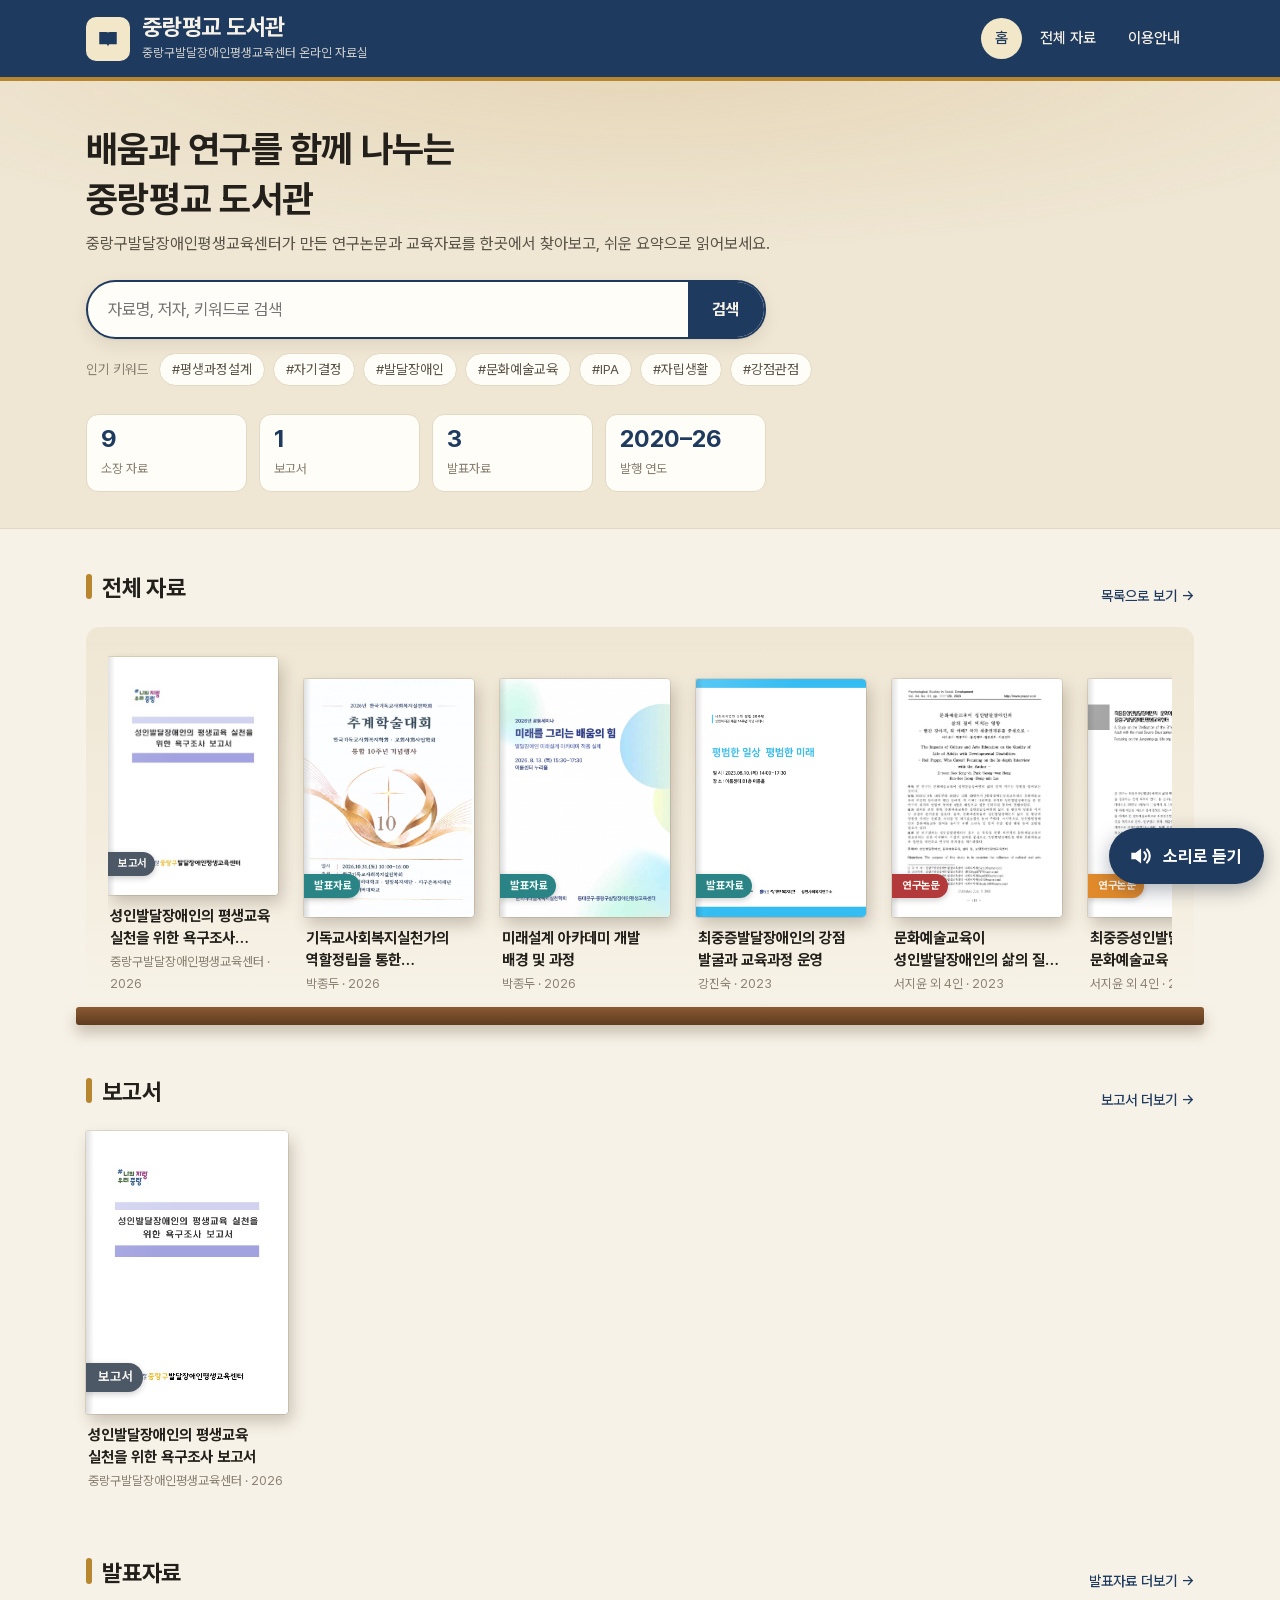
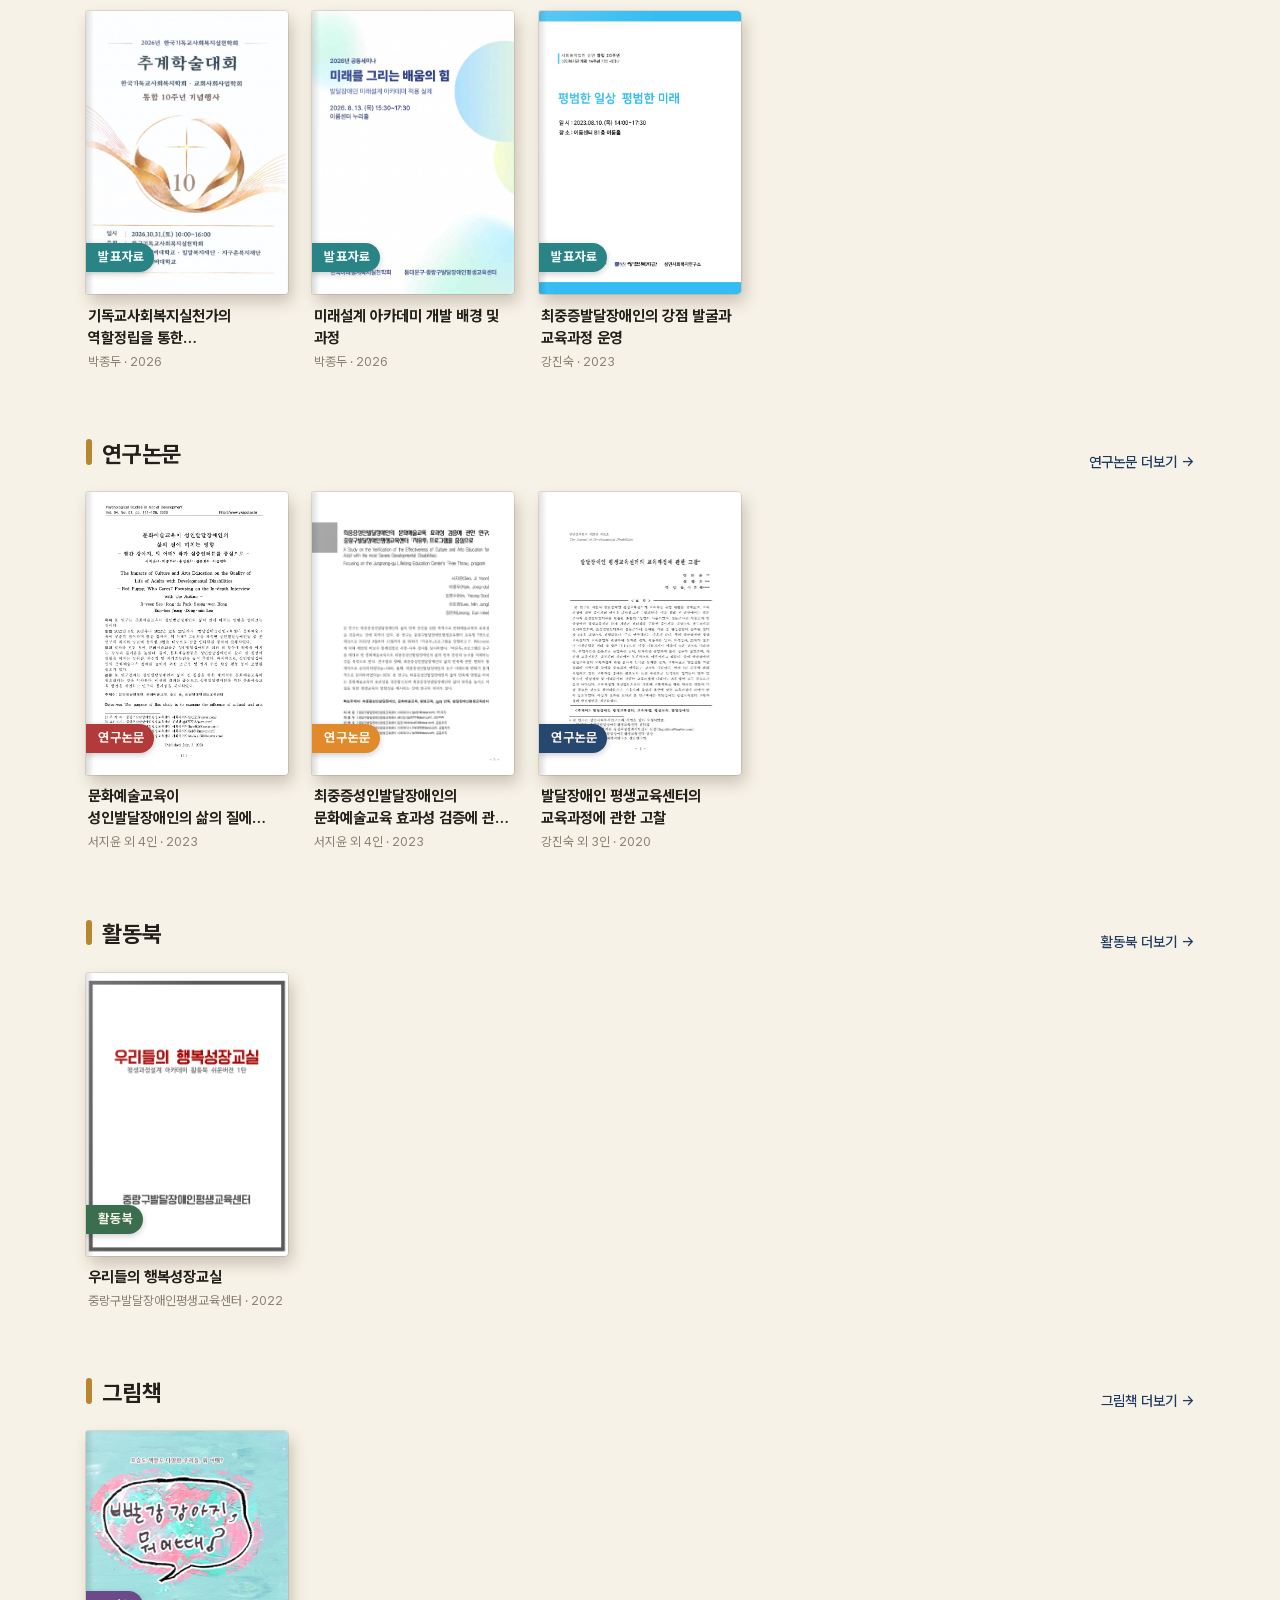
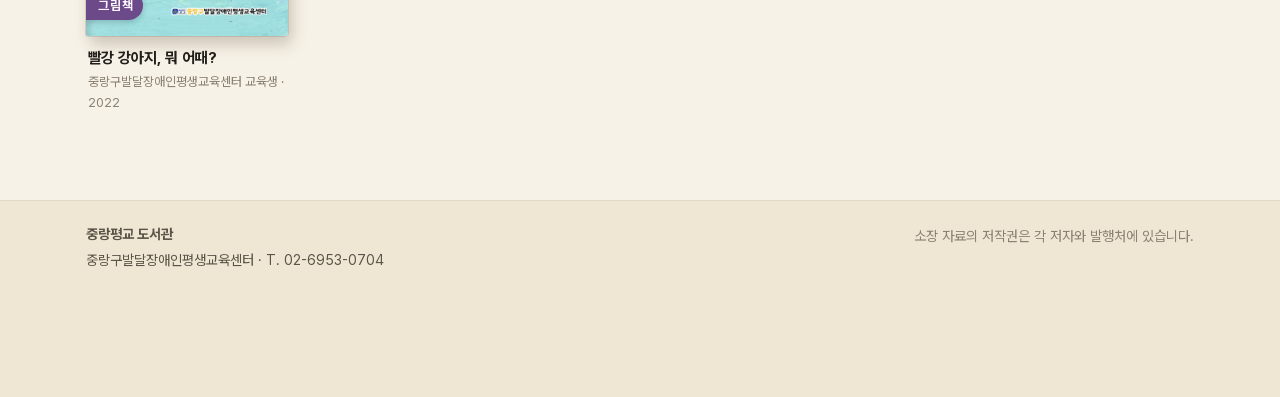
==== commit 30e9e0f1: "음성 안내(소리로 듣기) 기능 추가 - 모든 화면 오른쪽 아래 ‘소리로 듣기’ 버튼, 상세 페이지 ‘이 자료 소리로 듣기’ 버튼 - 브라우저 내장 한국어 음성으로 제목·서지·요약·" ====
--- a/index.html
+++ b/index.html
@@ -63,5 +63,6 @@
   <script src="data/reports.js"></script>
   <script src="assets/cover.js"></script>
   <script src="assets/app.js"></script>
+  <script src="assets/tts.js"></script>
 </body>
 </html>
--- a/assets/style.css
+++ b/assets/style.css
@@ -305,3 +305,52 @@
 @media (prefers-reduced-motion: reduce) {
   .book__cover { transition: none; }
 }
+
+/* ---------- 음성 안내 (assets/tts.js) ---------- */
+.tts-panel {
+  position: fixed; right: 16px; bottom: 16px; z-index: 50;
+  display: flex; flex-direction: column; align-items: flex-end; gap: 8px;
+  max-width: calc(100vw - 32px);
+}
+.tts-main {
+  display: inline-flex; align-items: center; gap: 10px;
+  min-height: 56px; padding: 0 22px 0 18px; border: 0; border-radius: 999px;
+  background: #1f3a5f; color: #fff; font: inherit; font-size: 1.05rem; font-weight: 700;
+  box-shadow: 0 6px 20px rgba(20, 30, 50, .35); cursor: pointer;
+}
+.tts-main svg { width: 26px; height: 26px; flex: none; }
+.tts-main:hover { background: #2c5282; }
+.tts-main:focus-visible, .tts-btn:focus-visible { outline: 4px solid #f2b400; outline-offset: 3px; }
+.tts-panel.is-active .tts-main { background: #b8862f; color: #1b1406; }
+.tts-controls {
+  display: flex; gap: 6px; padding: 6px; border-radius: 999px;
+  background: #fffdf8; border: 2px solid #1f3a5f; box-shadow: 0 6px 20px rgba(20, 30, 50, .2);
+}
+.tts-controls[hidden] { display: none; }
+.tts-btn {
+  min-width: 48px; height: 48px; padding: 0 12px; border: 0; border-radius: 999px;
+  background: #efe6d3; color: #1f3a5f; font: inherit; font-size: .9rem; cursor: pointer;
+  display: inline-flex; align-items: center; justify-content: center; gap: 4px;
+}
+.tts-btn svg { width: 22px; height: 22px; }
+.tts-btn:hover { background: #e2d8c3; }
+.tts-rate b { font-weight: 800; }
+.tts-status { margin: 0; max-width: 320px; font-size: .85rem; color: #fff; background: rgba(20, 30, 50, .88); border-radius: 10px; padding: 6px 12px; }
+.tts-status:empty { display: none; }
+.tts-reading {
+  outline: 4px solid #f2b400 !important; outline-offset: 4px; border-radius: 6px;
+  background-color: rgba(242, 180, 0, .16) !important;
+  scroll-margin: 120px;
+}
+.biblio tr.tts-reading, .rtable.tts-reading { outline: none !important; }
+.biblio tr.tts-reading th, .biblio tr.tts-reading td { background: rgba(242, 180, 0, .28) !important; box-shadow: inset 0 3px 0 #f2b400, inset 0 -3px 0 #f2b400; }
+.rtable.tts-reading { box-shadow: 0 0 0 4px #f2b400; }
+.btn--listen { background: #b8862f; color: #1b1406; border-color: #b8862f; cursor: pointer; font: inherit; font-weight: 700; }
+.btn--listen[aria-pressed="true"] { background: #1f3a5f; color: #fff; border-color: #1f3a5f; }
+.footer { padding-bottom: 96px; }
+kbd { font: inherit; font-size: .85em; padding: 1px 6px; border: 1px solid var(--line); border-bottom-width: 2px; border-radius: 5px; background: var(--card); }
+@media (max-width: 560px) {
+  .tts-main { min-height: 52px; padding: 0 18px 0 14px; font-size: 1rem; }
+  .tts-btn { min-width: 44px; height: 44px; padding: 0 10px; }
+}
+@media (prefers-reduced-motion: reduce) { .tts-reading { transition: none; } }
